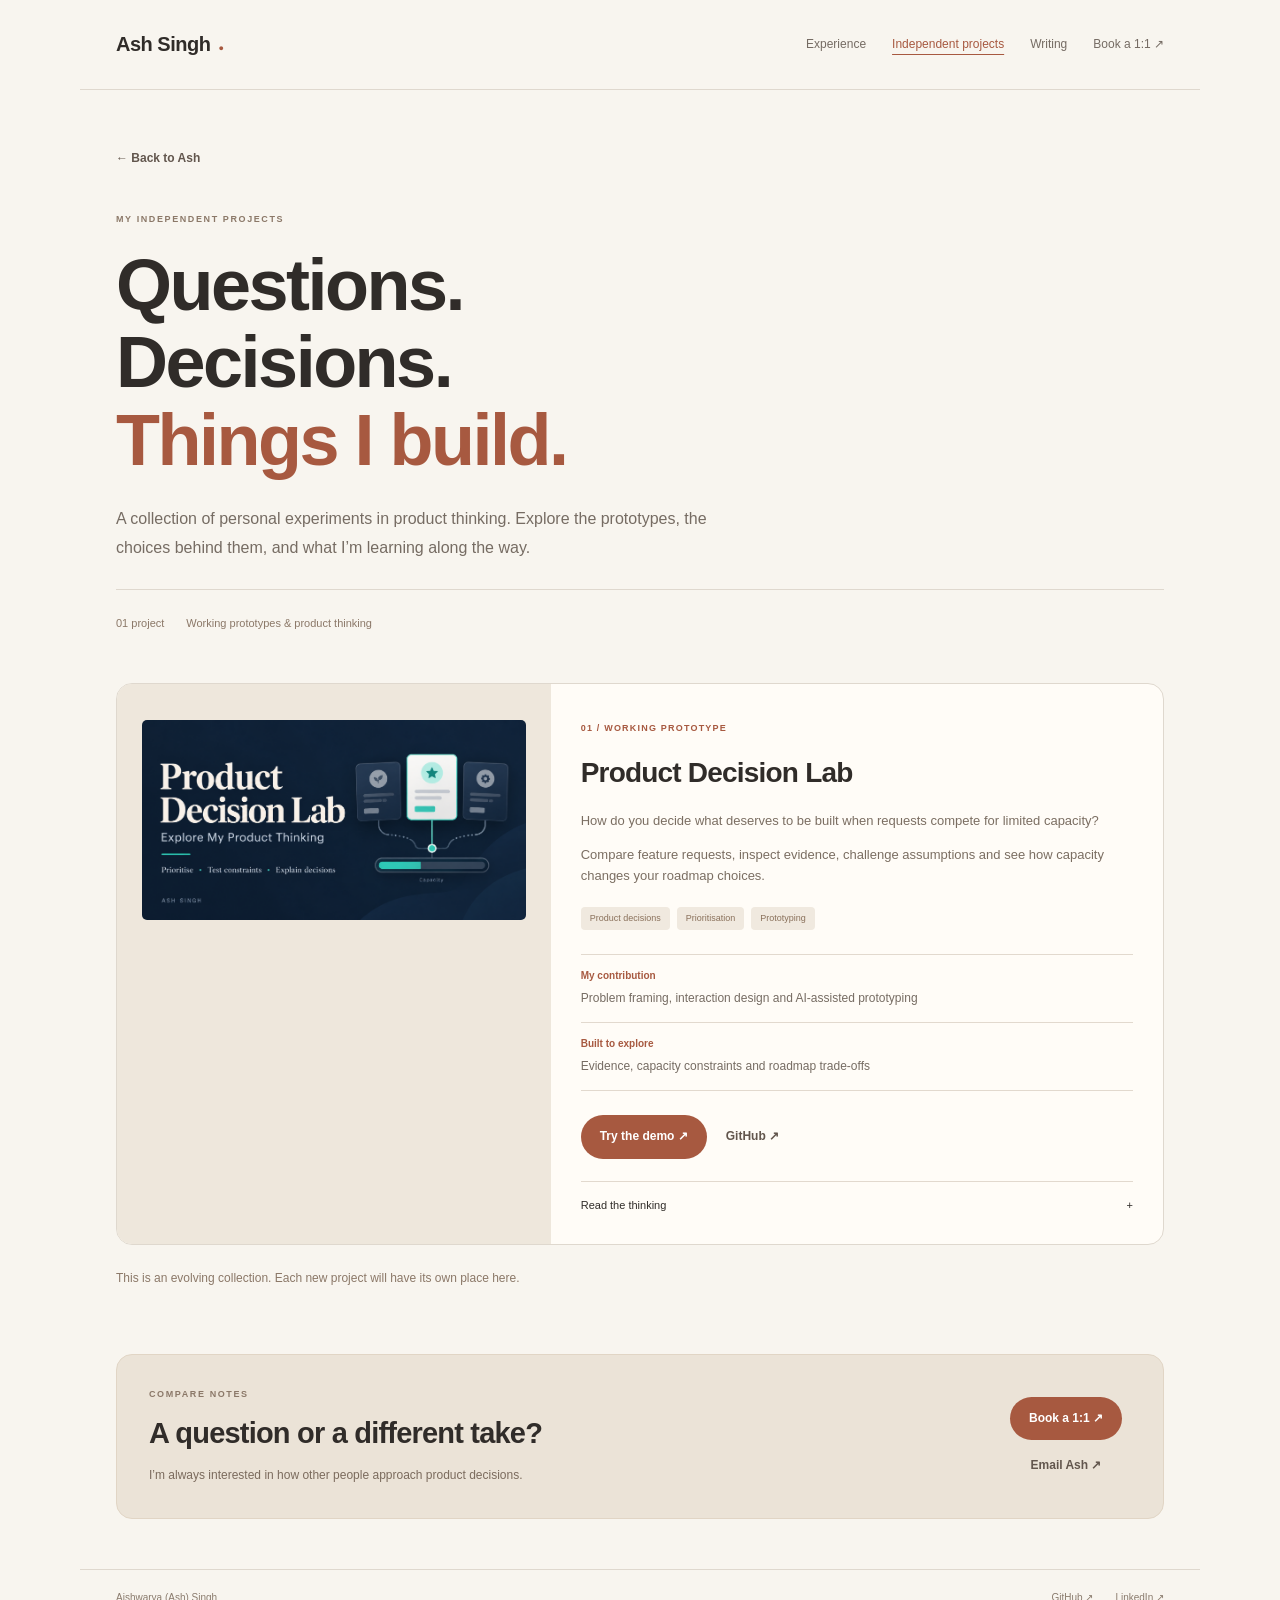
==== projects.html @ f4e69ca9 "Align PM experience with LinkedIn and add independent project collection" ====
<!doctype html><html lang="en"><head><meta charset="utf-8"><meta name="viewport" content="width=device-width,initial-scale=1"><title>Independent Projects | Ash Singh</title><meta name="description" content="Independent projects by Ash Singh. Explore working prototypes, product decisions and the thinking behind them."><link rel="stylesheet" href="style.css"></head><body><header><a class="name" href="index.html">Ash Singh<span>●</span></a><nav><a href="index.html#experience">Experience</a><a href="projects.html" aria-current="page">Independent projects</a><a href="index.html#writing">Writing</a><a href="https://topmate.io/ash081/" target="_blank" rel="noopener">Book a 1:1 ↗</a></nav></header><main><section class="collection-hero"><a class="quiet" href="index.html">← Back to Ash</a><p class="eyebrow">MY INDEPENDENT PROJECTS</p><h1>Questions.<br>Decisions.<br><em>Things I build.</em></h1><p class="lead">A collection of personal experiments in product thinking. Explore the prototypes, the choices behind them, and what I’m learning along the way.</p><div class="collection-meta"><span>01 project</span><span>Working prototypes &amp; product thinking</span></div></section><section class="project-collection" aria-label="Project collection"><article id="product-decision-lab" class="project"><div class="project-image"><img src="product-decision-lab.png" alt="Product Decision Lab — explore my product thinking"></div><div class="project-content"><span class="status">01 / WORKING PROTOTYPE</span><h2>Product Decision Lab</h2><p>How do you decide what deserves to be built when requests compete for limited capacity?</p><p>Compare feature requests, inspect evidence, challenge assumptions and see how capacity changes your roadmap choices.</p><div class="tags"><span>Product decisions</span><span>Prioritisation</span><span>Prototyping</span></div><dl class="project-facts"><div><dt>My contribution</dt><dd>Problem framing, interaction design and AI-assisted prototyping</dd></div><div><dt>Built to explore</dt><dd>Evidence, capacity constraints and roadmap trade-offs</dd></div></dl><div class="actions"><a class="button" href="https://ash-singh-builds.github.io/product-decision-lab/dist/?v=2" target="_blank" rel="noopener">Try the demo ↗</a><a class="quiet" href="https://github.com/ash-singh-builds/product-decision-lab" target="_blank" rel="noopener">GitHub ↗</a></div><details><summary>Read the thinking <span>+</span></summary><p>I wanted to make the reasoning behind a roadmap choice visible: the evidence, assumptions and constraints, alongside the final ranking.</p><p>The prototype uses a transparent scoring model and fictional data. Built with AI assistance; the decision challenger is rule-based, with no live AI.</p><p>Next, I want to learn whether it helps PMs identify missing evidence and explain their trade-offs more clearly.</p></details></div></article><p class="collection-note">This is an evolving collection. Each new project will have its own place here.</p></section><section class="contact"><div><p class="eyebrow">COMPARE NOTES</p><h2>A question or a different take?</h2><p>I’m always interested in how other people approach product decisions.</p></div><div class="contact-actions"><a class="button" href="https://topmate.io/ash081/" target="_blank" rel="noopener">Book a 1:1 ↗</a><a class="quiet" href="mailto:aishwarya.singh81@gmail.com">Email Ash ↗</a></div></section></main><footer><span>Aishwarya (Ash) Singh</span><a href="https://github.com/ash-singh-builds" target="_blank" rel="noopener">GitHub ↗</a><a href="https://www.linkedin.com/in/ash081/" target="_blank" rel="noopener">LinkedIn ↗</a></footer></body></html>
---- style.css ----
*{box-sizing:border-box}html{scroll-behavior:smooth;scroll-padding-top:25px}body{margin:0;background:#fff;color:#162133;font:15px/1.65,-apple-system,BlinkMacSystemFont,"Segoe UI",Arial,sans-serif}body{font-family:-apple-system,BlinkMacSystemFont,"Segoe UI",Arial,sans-serif;line-height:1.65}a{color:inherit;text-decoration:none}a:focus-visible,summary:focus-visible{outline:3px solid #2463eb;outline-offset:5px}header,main,footer{max-width:1100px;margin:auto;padding-left:36px;padding-right:36px}header{display:flex;justify-content:space-between;align-items:center;padding-top:28px;padding-bottom:28px;border-bottom:1px solid #e7ebf0}.name{font-size:20px;font-weight:750;letter-spacing:-.6px}.name span{color:#2463eb;font-size:9px;margin-left:8px}nav{display:flex;gap:26px;font-size:12px;color:#5a6575}nav a:hover,.quiet:hover{color:#2463eb}.intro{padding-top:76px;padding-bottom:0}.eyebrow{font-size:10px;letter-spacing:1.6px;font-weight:650;color:#667386;margin:0 0 20px}h1{font-size:clamp(42px,6vw,66px);line-height:1.1;letter-spacing:-2.5px;font-weight:700;margin:0 0 25px}.lead{color:#667386;max-width:650px;font-size:17px;line-height:1.8;margin-bottom:27px}.lead strong{color:#253347;font-weight:550}.actions{display:flex;gap:24px;align-items:center;flex-wrap:wrap}.button{display:inline-flex;justify-content:center;align-items:center;background:#2463eb;color:white;border-radius:6px;padding:11px 17px;font-size:12px;font-weight:600}.button:hover{background:#164dc6}.quiet{font-size:12px;font-weight:600}.intro-foot{display:flex;justify-content:space-between;margin-top:58px;padding:20px 0;border-top:1px solid #e7ebf0;font-size:11px;color:#6a7686}.intro-foot a{color:#2463eb}section{padding-top:55px;padding-bottom:55px}.section-head{display:flex;align-items:center;justify-content:space-between;margin-bottom:28px;gap:20px}.section-head h2{font-size:23px;letter-spacing:-.7px;font-weight:650;margin:0}.section-head>span{font-size:9px;letter-spacing:1.2px;color:#8390a0}.project{border:1px solid #e2e7ef;border-radius:10px;overflow:hidden;display:grid;grid-template-columns:1fr 1.05fr}.project-image{background:#f0f4fa;display:flex;align-items:center;padding:25px}.project-image img{width:100%;display:block;border-radius:5px}.project-content{padding:30px}.status{font-size:9px;letter-spacing:1.2px;color:#2463eb;font-weight:650}h3{font-size:24px;letter-spacing:-.6px;line-height:1.3;margin:14px 0}.project-content>p,.experience-intro p{font-size:13px;color:#667386}.tags{display:flex;gap:7px;flex-wrap:wrap;margin:20px 0}.tags span{font-size:9px;background:#f2f5f9;color:#5b6b80;padding:4px 9px;border-radius:4px}.project .actions{gap:19px}details{margin-top:22px;border-top:1px solid #e7ebf0}summary{display:flex;justify-content:space-between;cursor:pointer;font-size:11px;padding-top:14px;list-style:none}summary::-webkit-details-marker{display:none}details p{font-size:12px;color:#667386}details[open] summary span{transform:rotate(45deg)}#experience,#writing{border-top:1px solid #e7ebf0}.experience{display:grid;grid-template-columns:1fr 1.2fr;gap:75px}.experience-intro h3{font-size:28px;margin-top:8px}.experience-intro p{max-width:280px}.roles>div{position:relative;padding:0 0 22px 22px;border-left:1px solid #dce4ef}.roles>div:before{content:'';position:absolute;left:-4px;top:6px;background:#2463eb;width:7px;height:7px;border-radius:50%}.role-date{font-size:9px;letter-spacing:1px;color:#8691a0}.roles h4{font-size:16px;margin:3px 0}.roles p{font-size:12px;margin:0 0 4px}.roles div>span:last-child{font-size:10px;color:#7c8797}.section-description{font-size:13px;color:#667386;margin-top:-14px;margin-bottom:22px}.essays a{display:flex;align-items:center;gap:20px;padding:18px 0;border-top:1px solid #e7ebf0}.essays a>span{font-size:10px;color:#8b96a5}.essays h3{font-size:15px;font-weight:550;letter-spacing:-.2px;margin:0;flex:1}.essays b{font-size:17px;font-weight:400;color:#2463eb}.essays a:hover h3{color:#2463eb}.contact{background:#f4f7fc;border:1px solid #e8edf5;border-radius:10px;padding:32px;display:flex;justify-content:space-between;align-items:center;margin:10px 0 50px;gap:30px}.contact h2{font-size:29px;line-height:1.25;letter-spacing:-.8px;margin:0 0 15px}.contact .eyebrow{margin-bottom:13px}.contact p:last-child{font-size:12px;color:#667386;margin:0}.contact-actions{display:flex;flex-direction:column;gap:16px;align-items:center;min-width:130px}footer{display:flex;gap:22px;padding-top:20px;padding-bottom:25px;border-top:1px solid #e7ebf0;font-size:10px;color:#758195}footer span{margin-right:auto}@media(max-width:650px){header,main,footer{padding-left:22px;padding-right:22px}header{padding-top:20px;padding-bottom:20px}nav{gap:15px;font-size:10px}nav a:nth-child(2),nav a:nth-child(3){display:none}.intro{padding-top:50px}h1{font-size:45px;letter-spacing:-1.8px}.lead{font-size:15px}.intro-foot{margin-top:38px;font-size:9px;gap:12px}section{padding-top:38px;padding-bottom:38px}.section-head{margin-bottom:20px}.section-head h2{font-size:21px}.section-head>span{font-size:8px}.project{grid-template-columns:1fr}.project-image{padding:20px}.project-content{padding:24px}.experience{grid-template-columns:1fr;gap:30px}.experience-intro p{max-width:100%}.contact{padding:24px;align-items:flex-start;flex-direction:column}.contact-actions{flex-direction:row;gap:22px}.essays h3{font-size:13px}.essays a{gap:14px}.contact h2{font-size:27px}}@media(prefers-reduced-motion:reduce){html{scroll-behavior:auto}}
/* Personal direction: warm ivory, charcoal, terracotta. */
body{background:#f8f5ef;color:#302c29;font-size:15px}header,main,footer{max-width:1120px}header{border-color:#dfd8ce}.name{letter-spacing:-.5px}.name span{color:#a75940}nav{color:#756b63}nav a:hover,.quiet:hover{color:#a75940}.intro{display:grid;grid-template-columns:1.35fr 1fr;gap:30px 65px;padding-top:65px}.intro h1{font-size:clamp(42px,5.2vw,65px);letter-spacing:-2.5px;font-weight:600;line-height:1.12}.intro h1 em{font-style:normal;color:#a75940}.eyebrow{color:#8b7868;font-size:9px;letter-spacing:1.6px}.lead{font-size:16px;color:#766c63;line-height:1.8}.button{background:#a75940;border-radius:30px;padding:12px 19px}.button:hover{background:#8e4833}.quiet{color:#62564d}.portrait{margin:0;align-self:center;transform:rotate(2deg);background:#eee5d9;padding:14px 14px 20px;border-radius:100px 100px 8px 8px;max-width:310px;justify-self:end}.portrait img{width:100%;display:block;border-radius:90px 90px 2px 2px;aspect-ratio:1/1.08;object-fit:cover}.portrait figcaption{font-size:12px;font-weight:600;padding:15px 7px 0;line-height:1.6}.portrait figcaption span{font-size:10px;color:#8a7768;font-weight:400}.intro-foot{grid-column:1/-1;margin-top:15px;border-color:#dfd8ce;color:#887d72}.intro-foot a{color:#a75940}.section-head>span{color:#948575}.section-head h2{font-weight:550}.project{background:#fffcf7;border-color:#dfd8ce;border-radius:16px}.project-image{background:#eee7dc}.project-content>p,.experience-intro p,details p,.section-description{color:#7b6e62}.status{color:#a75940}.tags span{background:#f0e9df;color:#8a715b}.roles>div{border-color:#d9cbbb}.roles>div:before{background:#a75940}.roles div>span:last-child,.role-date{color:#8f8173}#experience,#writing,.essays a,details{border-color:#e2d9ce}.essays b{color:#a75940}.essays a:hover h3{color:#a75940}.contact{background:#ebe3d7;border-color:#e1d5c5;border-radius:16px}.contact p:last-child{color:#7b6b5d}footer{color:#8a7b6d;border-color:#dfd8ce}.perspective{margin-top:20px;border-top:1px solid #dfd8ce;border-bottom:1px solid #dfd8ce}.perspective>h2{font-size:33px;font-weight:550;letter-spacing:-1px;margin:0 0 15px}.perspective>p:not(.eyebrow){font-size:16px;max-width:650px;color:#786b5f}.principles{display:grid;grid-template-columns:repeat(3,1fr);gap:30px;margin-top:32px}.principles span{font-size:10px;color:#a75940}.principles h3{font-size:17px;font-weight:550;letter-spacing:-.4px}.principles p{font-size:12px;color:#827263;line-height:1.8}@media(max-width:650px){.intro{grid-template-columns:1fr;gap:28px;padding-top:38px}.intro-copy{order:1}.portrait{order:0;max-width:160px;justify-self:start;border-radius:55px 55px 7px 7px;padding:8px}.portrait img{border-radius:50px 50px 2px 2px;aspect-ratio:1/1}.portrait figcaption{display:none}.intro h1{font-size:45px}.intro-foot{order:2}.principles{grid-template-columns:1fr;gap:12px}.principles h3{margin:7px 0}.principles p{margin-top:0}.perspective>h2{font-size:28px}}

/* Clear paths, concise experience and a growing project collection. */
nav a[aria-current=page]{color:#a75940;text-decoration:underline;text-underline-offset:6px}
.intro-paths{display:flex;gap:26px}.intro-foot{gap:20px;align-items:center}.role-title{font-weight:600}.roles p.role-summary{font-size:13px;color:#766c63;line-height:1.8;margin:9px 0 0}.roles>div{padding-bottom:30px}.experience{gap:55px;grid-template-columns:1fr 1.5fr}.experience-intro{align-self:start}.collection-intro{display:grid;grid-template-columns:1fr 1.4fr;gap:55px;margin-bottom:30px}.collection-intro h3{font-size:30px;line-height:1.2;margin:0;font-weight:550}.collection-intro p{color:#766c63;font-size:14px;margin:0 0 14px}.project-teaser{display:grid;grid-template-columns:190px 1fr 24px;align-items:center;gap:28px;padding:24px;border:1px solid #dfd8ce;border-radius:16px;background:#fffcf7;transition:border-color .2s}.project-teaser:hover{border-color:#a75940}.project-teaser img{width:100%;border-radius:8px}.project-teaser h3{font-size:23px;margin:9px 0}.project-teaser p{color:#766c63;font-size:13px;margin:0 0 12px;max-width:520px}.teaser-arrow{font-size:24px;color:#a75940}.collection-hero{padding-top:55px;padding-bottom:38px}.collection-hero .eyebrow{margin-top:42px}.collection-hero h1{font-weight:600;font-size:clamp(48px,6vw,72px);line-height:1.08}.collection-hero h1 em{font-style:normal;color:#a75940}.collection-hero .lead{max-width:630px}.collection-meta{display:flex;gap:22px;padding-top:24px;border-top:1px solid #dfd8ce;color:#8b7868;font-size:11px}.project-collection{padding-top:12px}.project-collection .project{grid-template-columns:.85fr 1.2fr;scroll-margin-top:30px}.project-collection .project-image{align-items:flex-start;padding-top:36px}.project-content h2{font-size:28px;letter-spacing:-.8px;margin:12px 0}.project-facts{margin:24px 0;border-top:1px solid #e2d9ce}.project-facts>div{padding:13px 0;border-bottom:1px solid #e2d9ce}.project-facts dt{font-size:10px;color:#a75940;font-weight:600;margin-bottom:5px}.project-facts dd{font-size:12px;color:#766c63;margin:0}.collection-note{font-size:12px;color:#8b7868;margin:24px 0 0}a:focus-visible,summary:focus-visible{outline-color:#a75940}
@media(max-width:760px){header{align-items:flex-start;gap:20px}nav{gap:12px;flex-wrap:wrap;justify-content:flex-end;max-width:70%}nav a:nth-child(2),nav a:nth-child(3){display:inline}.experience,.collection-intro{grid-template-columns:1fr;gap:25px}.intro-foot{align-items:flex-start;flex-direction:column}.intro-paths{gap:22px}.project-teaser{grid-template-columns:100px 1fr;gap:18px;padding:18px}.project-teaser h3{font-size:20px}.project-teaser .status{font-size:8px}.teaser-arrow{display:none}.project-collection .project{grid-template-columns:1fr}.project-collection .project-image{padding:22px}.collection-hero h1{font-size:49px}.collection-meta{flex-direction:column;gap:7px}.collection-intro h3{font-size:26px}}
@media(max-width:400px){.project-teaser{grid-template-columns:1fr}.project-teaser img{max-width:220px}.intro-paths{flex-wrap:wrap;gap:12px}header{padding-left:18px;padding-right:18px}nav{font-size:10px;gap:10px}.name{white-space:nowrap;font-size:18px}}
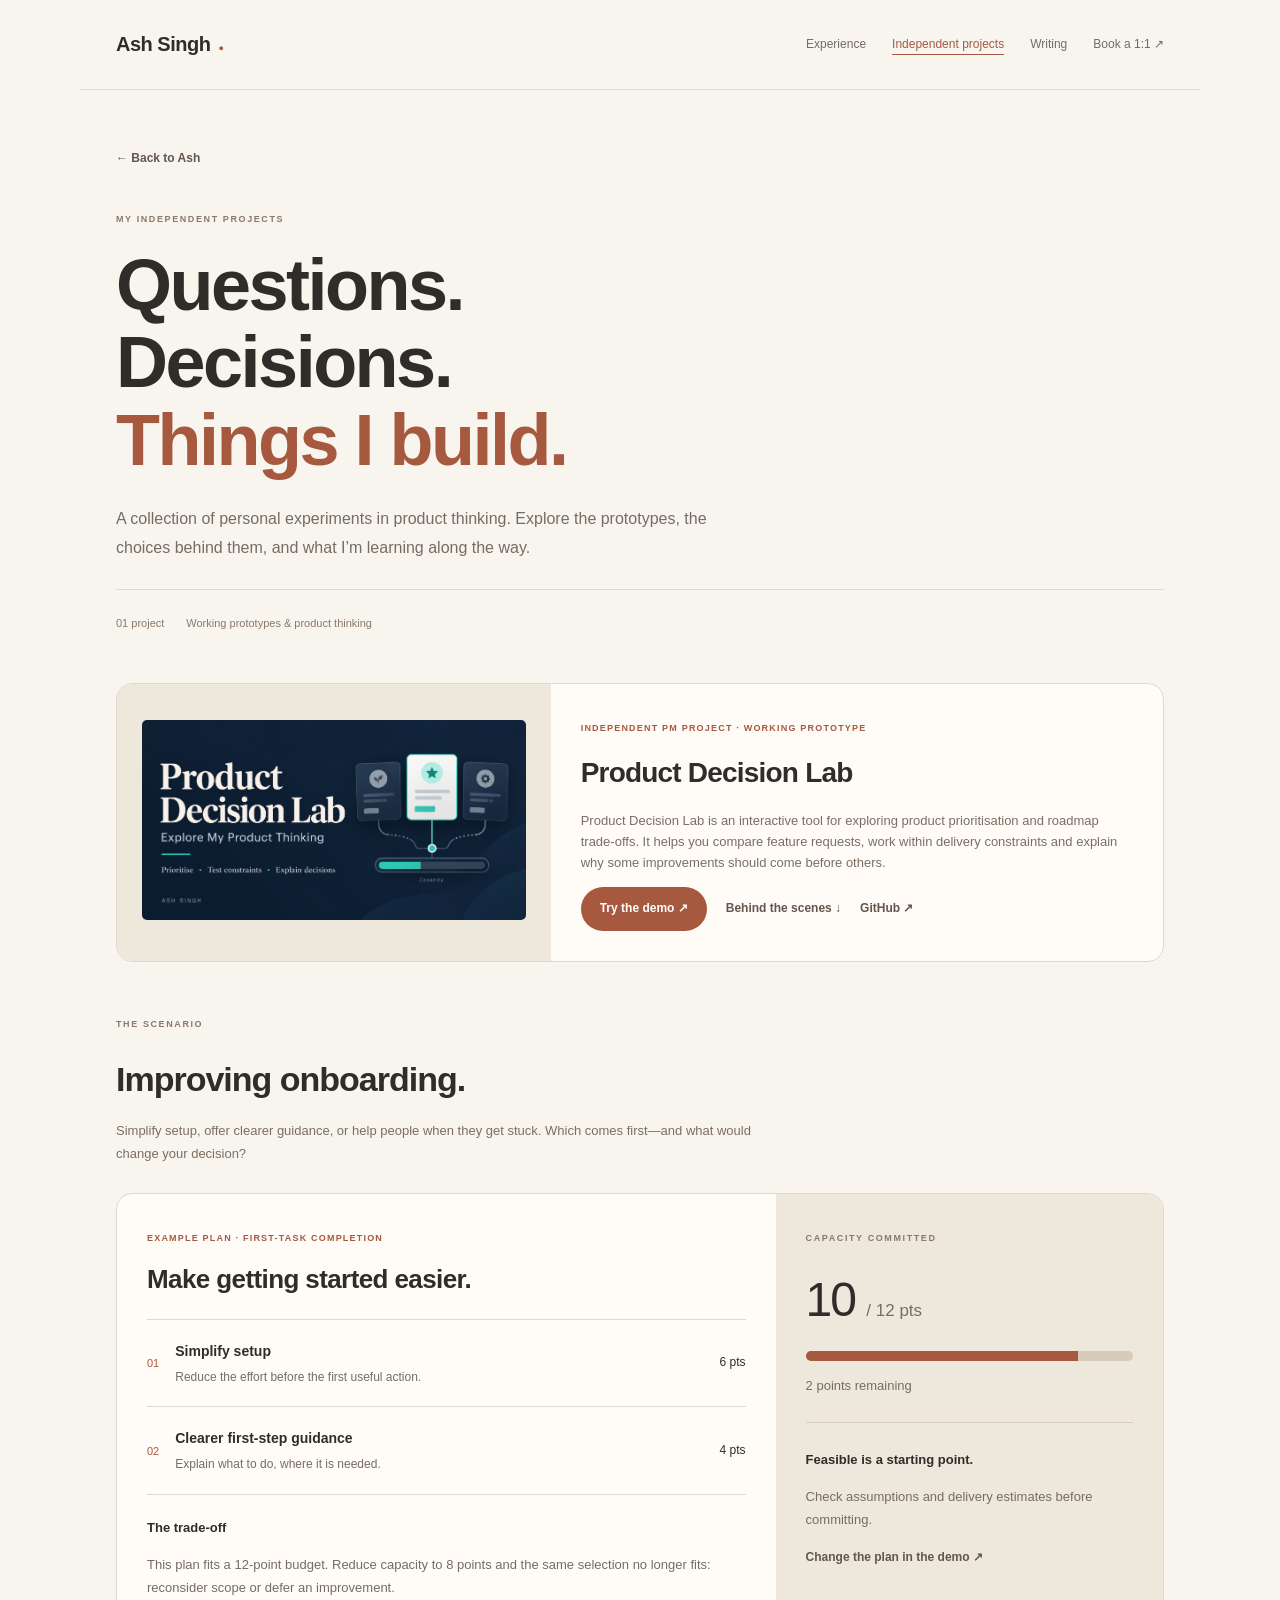
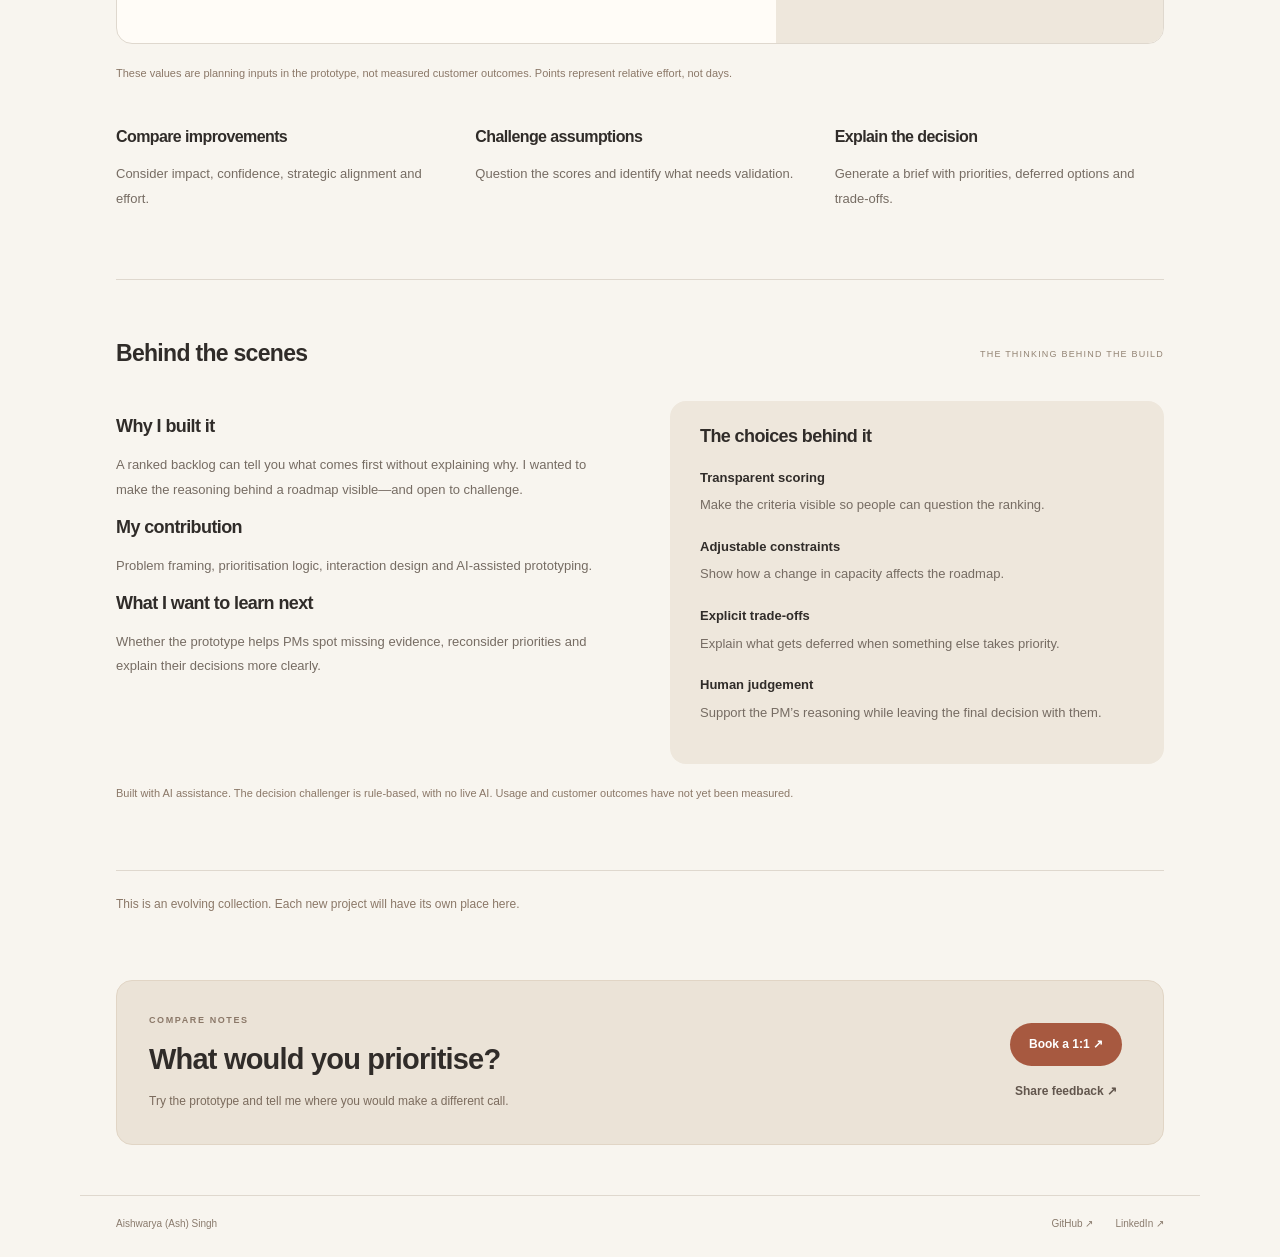
==== commit da1babdb: "Add onboarding project dashboard and Behind the scenes" ====
--- a/projects.html
+++ b/projects.html
@@ -1 +1,3 @@
-<!doctype html><html lang="en"><head><meta charset="utf-8"><meta name="viewport" content="width=device-width,initial-scale=1"><title>Independent Projects | Ash Singh</title><meta name="description" content="Independent projects by Ash Singh. Explore working prototypes, product decisions and the thinking behind them."><link rel="stylesheet" href="style.css"></head><body><header><a class="name" href="index.html">Ash Singh<span>●</span></a><nav><a href="index.html#experience">Experience</a><a href="projects.html" aria-current="page">Independent projects</a><a href="index.html#writing">Writing</a><a href="https://topmate.io/ash081/" target="_blank" rel="noopener">Book a 1:1 ↗</a></nav></header><main><section class="collection-hero"><a class="quiet" href="index.html">← Back to Ash</a><p class="eyebrow">MY INDEPENDENT PROJECTS</p><h1>Questions.<br>Decisions.<br><em>Things I build.</em></h1><p class="lead">A collection of personal experiments in product thinking. Explore the prototypes, the choices behind them, and what I’m learning along the way.</p><div class="collection-meta"><span>01 project</span><span>Working prototypes &amp; product thinking</span></div></section><section class="project-collection" aria-label="Project collection"><article id="product-decision-lab" class="project"><div class="project-image"><img src="product-decision-lab.png" alt="Product Decision Lab — explore my product thinking"></div><div class="project-content"><span class="status">01 / WORKING PROTOTYPE</span><h2>Product Decision Lab</h2><p>How do you decide what deserves to be built when requests compete for limited capacity?</p><p>Compare feature requests, inspect evidence, challenge assumptions and see how capacity changes your roadmap choices.</p><div class="tags"><span>Product decisions</span><span>Prioritisation</span><span>Prototyping</span></div><dl class="project-facts"><div><dt>My contribution</dt><dd>Problem framing, interaction design and AI-assisted prototyping</dd></div><div><dt>Built to explore</dt><dd>Evidence, capacity constraints and roadmap trade-offs</dd></div></dl><div class="actions"><a class="button" href="https://ash-singh-builds.github.io/product-decision-lab/dist/?v=2" target="_blank" rel="noopener">Try the demo ↗</a><a class="quiet" href="https://github.com/ash-singh-builds/product-decision-lab" target="_blank" rel="noopener">GitHub ↗</a></div><details><summary>Read the thinking <span>+</span></summary><p>I wanted to make the reasoning behind a roadmap choice visible: the evidence, assumptions and constraints, alongside the final ranking.</p><p>The prototype uses a transparent scoring model and fictional data. Built with AI assistance; the decision challenger is rule-based, with no live AI.</p><p>Next, I want to learn whether it helps PMs identify missing evidence and explain their trade-offs more clearly.</p></details></div></article><p class="collection-note">This is an evolving collection. Each new project will have its own place here.</p></section><section class="contact"><div><p class="eyebrow">COMPARE NOTES</p><h2>A question or a different take?</h2><p>I’m always interested in how other people approach product decisions.</p></div><div class="contact-actions"><a class="button" href="https://topmate.io/ash081/" target="_blank" rel="noopener">Book a 1:1 ↗</a><a class="quiet" href="mailto:aishwarya.singh81@gmail.com">Email Ash ↗</a></div></section></main><footer><span>Aishwarya (Ash) Singh</span><a href="https://github.com/ash-singh-builds" target="_blank" rel="noopener">GitHub ↗</a><a href="https://www.linkedin.com/in/ash081/" target="_blank" rel="noopener">LinkedIn ↗</a></footer></body></html>+<!doctype html><html lang="en"><head><meta charset="utf-8"><meta name="viewport" content="width=device-width,initial-scale=1"><title>Independent Projects | Ash Singh</title><meta name="description" content="Independent projects by Ash Singh. Explore working prototypes, product decisions and the thinking behind them."><link rel="stylesheet" href="style.css"></head><body><header><a class="name" href="index.html">Ash Singh<span>●</span></a><nav><a href="index.html#experience">Experience</a><a href="projects.html" aria-current="page">Independent projects</a><a href="index.html#writing">Writing</a><a href="https://topmate.io/ash081/" target="_blank" rel="noopener">Book a 1:1 ↗</a></nav></header><main><section class="collection-hero"><a class="quiet" href="index.html">← Back to Ash</a><p class="eyebrow">MY INDEPENDENT PROJECTS</p><h1>Questions.<br>Decisions.<br><em>Things I build.</em></h1><p class="lead">A collection of personal experiments in product thinking. Explore the prototypes, the choices behind them, and what I’m learning along the way.</p><div class="collection-meta"><span>01 project</span><span>Working prototypes &amp; product thinking</span></div></section><section class="project-collection" aria-label="Project collection"><article id="product-decision-lab" class="project"><div class="project-image"><img src="product-decision-lab.png" alt="Product Decision Lab — explore my product thinking"></div><div class="project-content"><span class="status">INDEPENDENT PM PROJECT · WORKING PROTOTYPE</span><h2>Product Decision Lab</h2><p>Product Decision Lab is an interactive tool for exploring product prioritisation and roadmap trade-offs. It helps you compare feature requests, work within delivery constraints and explain why some improvements should come before others.</p><div class="actions"><a class="button" href="https://ash-singh-builds.github.io/product-decision-lab/dist/?v=4" target="_blank" rel="noopener">Try the demo ↗</a><a class="quiet" href="#behind-the-scenes">Behind the scenes ↓</a><a class="quiet" href="https://github.com/ash-singh-builds/product-decision-lab" target="_blank" rel="noopener">GitHub ↗</a></div></div></article>
+<section class="onboarding-output" aria-labelledby="scenario-title"><p class="eyebrow">THE SCENARIO</p><h2 id="scenario-title">Improving onboarding.</h2><p class="section-description">Simplify setup, offer clearer guidance, or help people when they get stuck. Which comes first—and what would change your decision?</p><div class="output-dashboard"><div class="output-main"><span class="status">EXAMPLE PLAN · FIRST-TASK COMPLETION</span><h3>Make getting started easier.</h3><div class="output-choice"><span>01</span><div><strong>Simplify setup</strong><p>Reduce the effort before the first useful action.</p></div><b>6 pts</b></div><div class="output-choice"><span>02</span><div><strong>Clearer first-step guidance</strong><p>Explain what to do, where it is needed.</p></div><b>4 pts</b></div><div class="output-decision"><strong>The trade-off</strong><p>This plan fits a 12-point budget. Reduce capacity to 8 points and the same selection no longer fits: reconsider scope or defer an improvement.</p></div></div><div class="output-capacity"><span class="eyebrow">CAPACITY COMMITTED</span><div class="capacity-number">10 <span>/ 12 pts</span></div><div class="capacity-visual" role="img" aria-label="10 of 12 engineering capacity points committed"><span></span></div><p>2 points remaining</p><hr><strong>Feasible is a starting point.</strong><p>Check assumptions and delivery estimates before committing.</p><a class="quiet" href="https://ash-singh-builds.github.io/product-decision-lab/dist/?v=4" target="_blank" rel="noopener">Change the plan in the demo ↗</a></div></div><p class="scenario-caption">These values are planning inputs in the prototype, not measured customer outcomes. Points represent relative effort, not days.</p><div class="project-capabilities"><div><h3>Compare improvements</h3><p>Consider impact, confidence, strategic alignment and effort.</p></div><div><h3>Challenge assumptions</h3><p>Question the scores and identify what needs validation.</p></div><div><h3>Explain the decision</h3><p>Generate a brief with priorities, deferred options and trade-offs.</p></div></div></section>
+<section id="behind-the-scenes" class="behind-scenes"><div class="section-head"><h2>Behind the scenes</h2><span>THE THINKING BEHIND THE BUILD</span></div><div class="behind-grid"><div><h3>Why I built it</h3><p>A ranked backlog can tell you what comes first without explaining why. I wanted to make the reasoning behind a roadmap visible—and open to challenge.</p><h3>My contribution</h3><p>Problem framing, prioritisation logic, interaction design and AI-assisted prototyping.</p><h3>What I want to learn next</h3><p>Whether the prototype helps PMs spot missing evidence, reconsider priorities and explain their decisions more clearly.</p></div><div class="design-decisions"><h3>The choices behind it</h3><dl><dt>Transparent scoring</dt><dd>Make the criteria visible so people can question the ranking.</dd><dt>Adjustable constraints</dt><dd>Show how a change in capacity affects the roadmap.</dd><dt>Explicit trade-offs</dt><dd>Explain what gets deferred when something else takes priority.</dd><dt>Human judgement</dt><dd>Support the PM’s reasoning while leaving the final decision with them.</dd></dl></div></div><p class="scenario-caption">Built with AI assistance. The decision challenger is rule-based, with no live AI. Usage and customer outcomes have not yet been measured.</p></section><p class="collection-note">This is an evolving collection. Each new project will have its own place here.</p></section><section class="contact"><div><p class="eyebrow">COMPARE NOTES</p><h2>What would you prioritise?</h2><p>Try the prototype and tell me where you would make a different call.</p></div><div class="contact-actions"><a class="button" href="https://topmate.io/ash081/" target="_blank" rel="noopener">Book a 1:1 ↗</a><a class="quiet" href="mailto:aishwarya.singh81@gmail.com">Share feedback ↗</a></div></section></main><footer><span>Aishwarya (Ash) Singh</span><a href="https://github.com/ash-singh-builds" target="_blank" rel="noopener">GitHub ↗</a><a href="https://www.linkedin.com/in/ash081/" target="_blank" rel="noopener">LinkedIn ↗</a></footer></body></html>
--- a/style.css
+++ b/style.css
@@ -7,3 +7,5 @@
 .intro-paths{display:flex;gap:26px}.intro-foot{gap:20px;align-items:center}.role-title{font-weight:600}.roles p.role-summary{font-size:13px;color:#766c63;line-height:1.8;margin:9px 0 0}.roles>div{padding-bottom:30px}.experience{gap:55px;grid-template-columns:1fr 1.5fr}.experience-intro{align-self:start}.collection-intro{display:grid;grid-template-columns:1fr 1.4fr;gap:55px;margin-bottom:30px}.collection-intro h3{font-size:30px;line-height:1.2;margin:0;font-weight:550}.collection-intro p{color:#766c63;font-size:14px;margin:0 0 14px}.project-teaser{display:grid;grid-template-columns:190px 1fr 24px;align-items:center;gap:28px;padding:24px;border:1px solid #dfd8ce;border-radius:16px;background:#fffcf7;transition:border-color .2s}.project-teaser:hover{border-color:#a75940}.project-teaser img{width:100%;border-radius:8px}.project-teaser h3{font-size:23px;margin:9px 0}.project-teaser p{color:#766c63;font-size:13px;margin:0 0 12px;max-width:520px}.teaser-arrow{font-size:24px;color:#a75940}.collection-hero{padding-top:55px;padding-bottom:38px}.collection-hero .eyebrow{margin-top:42px}.collection-hero h1{font-weight:600;font-size:clamp(48px,6vw,72px);line-height:1.08}.collection-hero h1 em{font-style:normal;color:#a75940}.collection-hero .lead{max-width:630px}.collection-meta{display:flex;gap:22px;padding-top:24px;border-top:1px solid #dfd8ce;color:#8b7868;font-size:11px}.project-collection{padding-top:12px}.project-collection .project{grid-template-columns:.85fr 1.2fr;scroll-margin-top:30px}.project-collection .project-image{align-items:flex-start;padding-top:36px}.project-content h2{font-size:28px;letter-spacing:-.8px;margin:12px 0}.project-facts{margin:24px 0;border-top:1px solid #e2d9ce}.project-facts>div{padding:13px 0;border-bottom:1px solid #e2d9ce}.project-facts dt{font-size:10px;color:#a75940;font-weight:600;margin-bottom:5px}.project-facts dd{font-size:12px;color:#766c63;margin:0}.collection-note{font-size:12px;color:#8b7868;margin:24px 0 0}a:focus-visible,summary:focus-visible{outline-color:#a75940}
 @media(max-width:760px){header{align-items:flex-start;gap:20px}nav{gap:12px;flex-wrap:wrap;justify-content:flex-end;max-width:70%}nav a:nth-child(2),nav a:nth-child(3){display:inline}.experience,.collection-intro{grid-template-columns:1fr;gap:25px}.intro-foot{align-items:flex-start;flex-direction:column}.intro-paths{gap:22px}.project-teaser{grid-template-columns:100px 1fr;gap:18px;padding:18px}.project-teaser h3{font-size:20px}.project-teaser .status{font-size:8px}.teaser-arrow{display:none}.project-collection .project{grid-template-columns:1fr}.project-collection .project-image{padding:22px}.collection-hero h1{font-size:49px}.collection-meta{flex-direction:column;gap:7px}.collection-intro h3{font-size:26px}}
 @media(max-width:400px){.project-teaser{grid-template-columns:1fr}.project-teaser img{max-width:220px}.intro-paths{flex-wrap:wrap;gap:12px}header{padding-left:18px;padding-right:18px}nav{font-size:10px;gap:10px}.name{white-space:nowrap;font-size:18px}}
+
+.onboarding-output,.behind-scenes{border-bottom:1px solid #dfd8ce}.onboarding-output>h2{font-size:34px;font-weight:550;letter-spacing:-1px;margin:0 0 25px}.onboarding-output>.section-description{max-width:680px;line-height:1.8}.output-dashboard{display:grid;grid-template-columns:1.7fr 1fr;background:#fffcf7;border:1px solid #dfd8ce;border-radius:16px;margin-top:28px;overflow:hidden}.output-main{padding:30px}.output-main>h3{margin:14px 0 22px;font-size:26px}.output-choice{display:flex;gap:16px;padding:19px 0;border-top:1px solid #e2d9ce;align-items:center}.output-choice>span{font-size:11px;color:#a75940}.output-choice>div{flex:1}.output-choice strong{font-size:14px}.output-choice p{font-size:12px;color:#766c63;margin:4px 0 0}.output-choice b{font-size:12px;font-weight:500;white-space:nowrap}.output-capacity{padding:30px;background:#eee7dc}.capacity-number{font-size:48px;letter-spacing:-2px;line-height:1.3;margin-top:20px}.capacity-number span{font-size:17px;color:#766c63;letter-spacing:0}.capacity-visual{height:10px;background:#d9cbbb;border-radius:10px;margin-top:20px;overflow:hidden}.capacity-visual>span{display:block;height:100%;width:83.333%;background:#a75940}.output-capacity p,.output-decision p{font-size:13px;color:#766c63;line-height:1.8}.output-capacity hr{border:0;border-top:1px solid #d9cbbb;margin:24px 0}.output-capacity>strong,.output-decision strong{font-size:13px}.output-decision{border-top:1px solid #e2d9ce;padding-top:20px}.scenario-caption{font-size:11px;color:#8b7868;margin-top:20px;line-height:1.8}.project-capabilities{display:grid;grid-template-columns:repeat(3,1fr);gap:30px;margin-top:30px}.project-capabilities h3{font-size:16px}.project-capabilities p,.behind-grid p,.design-decisions dd{font-size:13px;color:#766c63;line-height:1.9}.behind-grid{display:grid;grid-template-columns:1fr 1fr;gap:60px}.behind-grid h3{font-size:18px}.design-decisions{padding:24px 30px;background:#eee7dc;border-radius:16px;align-self:start}.design-decisions h3{margin-top:0}.design-decisions dt{font-size:13px;font-weight:600;margin-top:18px}.design-decisions dd{margin:5px 0 0}@media(max-width:760px){.output-dashboard,.behind-grid,.project-capabilities{grid-template-columns:1fr}.behind-grid{gap:24px}.output-main,.output-capacity{padding:24px}.project-capabilities{gap:4px}.output-main>h3{font-size:23px}.onboarding-output>h2{font-size:29px}}
